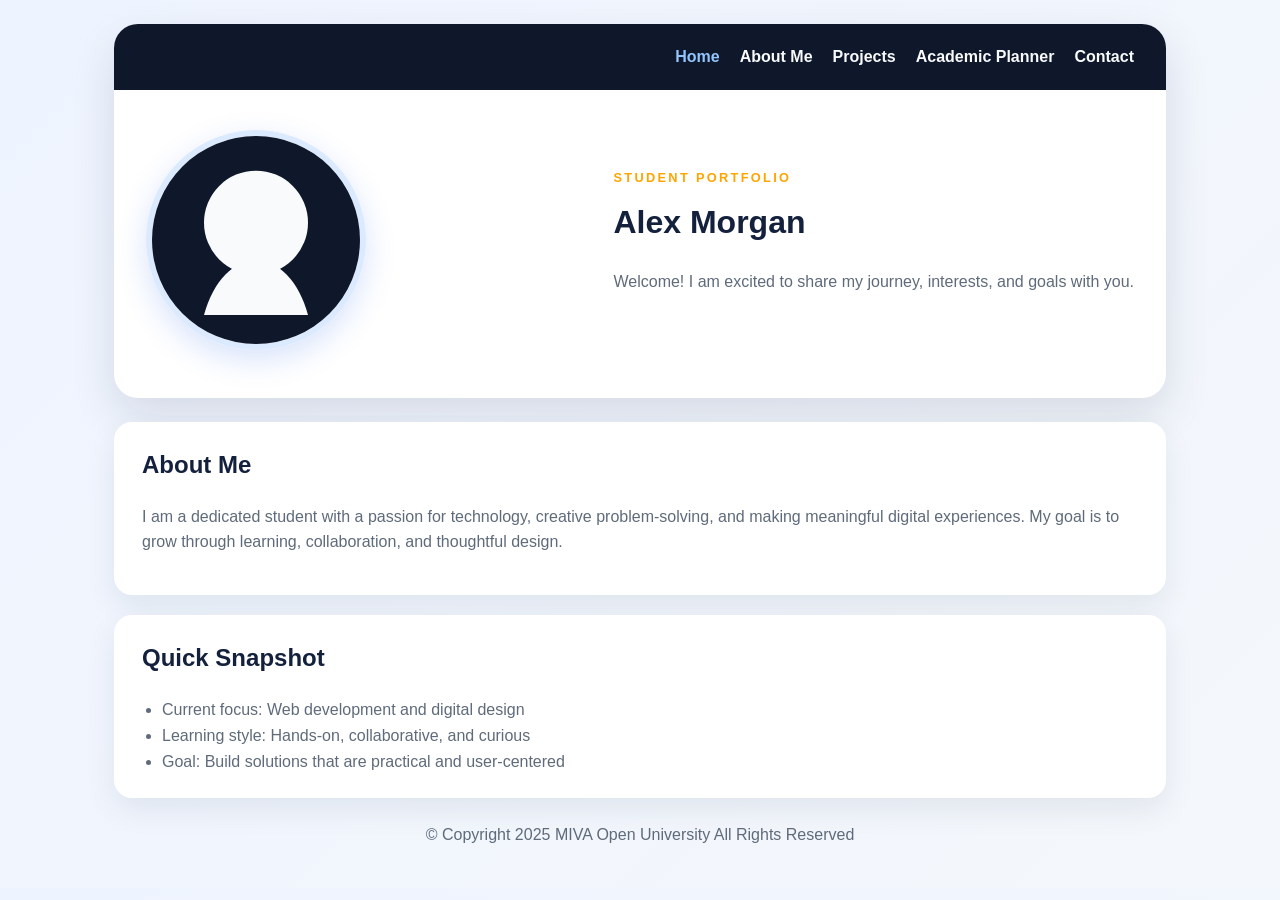
==== index.html @ 6d87a444 "first commit" ====
<!DOCTYPE html>
<html lang="en">
  <head>
    <meta charset="utf-8">
    <meta name="viewport" content="width=device-width, initial-scale=1">
    <title>Student Portfolio</title>
    <meta name="description" content="A professional student homepage with profile, welcome message, and biography.">
    <link rel="stylesheet" href="style/index.css">
  </head>
  <body>
    <div class="page">
      <header class="hero">
        <nav class="nav" aria-label="Primary navigation">
          <a href="index.html" class="active">Home</a>
          <a href="about.html">About Me</a>
          <a href="projects.html">Projects</a>
          <a href="planner.html">Academic Planner</a>
          <a href="contact.html">Contact</a>
        </nav>

        <div class="hero-content">
          <img
            class="profile-photo"
            src="data:image/svg+xml,%3Csvg xmlns='http://www.w3.org/2000/svg' width='360' height='360' viewBox='0 0 360 360'%3E%3Crect width='360' height='360' rx='40' fill='%230f172a'/%3E%3Ccircle cx='180' cy='150' r='90' fill='%23f8fafc'/%3E%3Cpath d='M90 310c16-60 52-95 90-95s74 35 90 95' fill='%23f8fafc'/%3E%3C/svg%3E"
            alt="Student portrait"
          >
          <div class="intro">
            <p class="eyebrow">Student Portfolio</p>
            <h1>Alex Morgan</h1>
            <p class="welcome">Welcome! I am excited to share my journey, interests, and goals with you.</p>
          </div>
        </div>
      </header>

      <main class="content-grid">
        <section class="card">
          <h2>About Me</h2>
          <p>
            I am a dedicated student with a passion for technology, creative problem-solving,
            and making meaningful digital experiences. My goal is to grow through learning,
            collaboration, and thoughtful design.
          </p>
        </section>

        <section class="card">
          <h2>Quick Snapshot</h2>
          <ul class="info-list">
            <li>Current focus: Web development and digital design</li>
            <li>Learning style: Hands-on, collaborative, and curious</li>
            <li>Goal: Build solutions that are practical and user-centered</li>
          </ul>
        </section>
      </main>

      <footer class="footer">
        <p>© Copyright 2025 MIVA Open University All Rights Reserved</p>
      </footer>
    </div>
  </body>
</html>
---- style/index.css ----
:root {
  color-scheme: light;
  font-family: "Segoe UI", Tahoma, Geneva, Verdana, sans-serif;
  line-height: 1.6;
  --bg: #f4f7fb;
  --card: #ffffff;
  --text: #14213d;
  --muted: #5f6b7a;
  --accent: orange;
  --accent-dark: #ff6b35;
}

* {
  box-sizing: border-box;
}

body {
  margin: 0;
  background: linear-gradient(135deg, #eef4ff 0%, var(--bg) 100%);
  color: var(--text);
}

.page {
  max-width: 1100px;
  margin: 0 auto;
  padding: 24px;
}

.hero {
  background: var(--card);
  border-radius: 24px;
  box-shadow: 0 18px 45px rgba(15, 33, 61, 0.12);
  overflow: hidden;
}

.nav {
  display: flex;
  justify-content: flex-end;
  gap: 20px;
  padding: 20px 32px;
  background: #0f172a;
}

.nav a {
  color: #f8fafc;
  text-decoration: none;
  font-weight: 600;
}

.nav a:hover,
.nav a.active {
  color: #93c5fd;
}

.hero-content {
  display: flex;
  align-items: center;
  justify-content: space-between;
  gap: 36px;
  padding: 40px 32px 48px;
}

.profile-photo {
  width: 220px;
  height: 220px;
  border-radius: 50%;
  object-fit: cover;
  border: 6px solid #dbeafe;
  box-shadow: 0 10px 30px rgba(37, 99, 235, 0.18);
}

.intro {
  max-width: 560px;
}

.eyebrow {
  margin: 0 0 8px;
  color: var(--accent);
  font-weight: 700;
  text-transform: uppercase;
  letter-spacing: 0.18em;
  font-size: 0.8rem;
}

h1,
h2,
h3 {
  margin-top: 0;
}

.welcome,
.card p,
.card li,
.footer,
.section-intro {
  color: var(--muted);
}

main {
  margin-top: 24px;
}

.content-grid {
  display: grid;
  gap: 20px;
}

.card {
  background: var(--card);
  border-radius: 18px;
  padding: 24px 28px;
  box-shadow: 0 12px 30px rgba(15, 33, 61, 0.08);
}

.info-list {
  padding-left: 20px;
  margin: 0;
}

.split-grid,
.project-grid {
  display: grid;
  grid-template-columns: repeat(2, minmax(0, 1fr));
  gap: 20px;
}

.project-card {
  background: var(--card);
  border-radius: 18px;
  overflow: hidden;
  box-shadow: 0 12px 30px rgba(15, 33, 61, 0.08);
}

.project-card img {
  width: 100%;
  height: 180px;
  object-fit: cover;
  display: block;
}

.project-card .project-content {
  padding: 18px 20px 20px;
}

.project-card a {
  color: var(--accent-dark);
  font-weight: 600;
  text-decoration: none;
}

.planner-form,
.contact-form {
  display: grid;
  gap: 12px;
}

.planner-form input,
.contact-form input,
.contact-form textarea {
  width: 100%;
  padding: 12px 14px;
  border: 1px solid #dce4f0;
  border-radius: 10px;
  font: inherit;
}

.contact-form button,
.planner-form button {
  border: none;
  border-radius: 10px;
  padding: 12px 16px;
  background: var(--accent-dark);
  color: white;
  font-weight: 700;
  cursor: pointer;
}

.task-list {
  list-style: none;
  padding: 0;
  margin: 16px 0 0;
  display: grid;
  gap: 10px;
}

.task-item {
  display: flex;
  align-items: center;
  justify-content: space-between;
  padding: 12px 14px;
  background: #f8fafc;
  border-radius: 10px;
}

.task-item.completed span {
  text-decoration: line-through;
  color: #64748b;
}

.task-actions button {
  margin-left: 8px;
  border: none;
  border-radius: 8px;
  padding: 6px 10px;
  cursor: pointer;
}

.task-actions .complete-btn {
  background: #dcfce7;
  color: #166534;
}

.task-actions .delete-btn {
  background: #fee2e2;
  color: #b91c1c;
}

.form-message {
  min-height: 1.2em;
  font-weight: 600;
}

.form-message.success {
  color: #166534;
}

.form-message.error {
  color: #b91c1c;
}

.footer {
  text-align: center;
  margin-top: 24px;
}

@media (max-width: 720px) {
  .page {
    padding: 14px;
  }

  .nav {
    justify-content: center;
    flex-wrap: wrap;
  }

  .hero-content {
    flex-direction: column;
    text-align: center;
  }

  .split-grid,
  .project-grid {
    grid-template-columns: 1fr;
  }
}
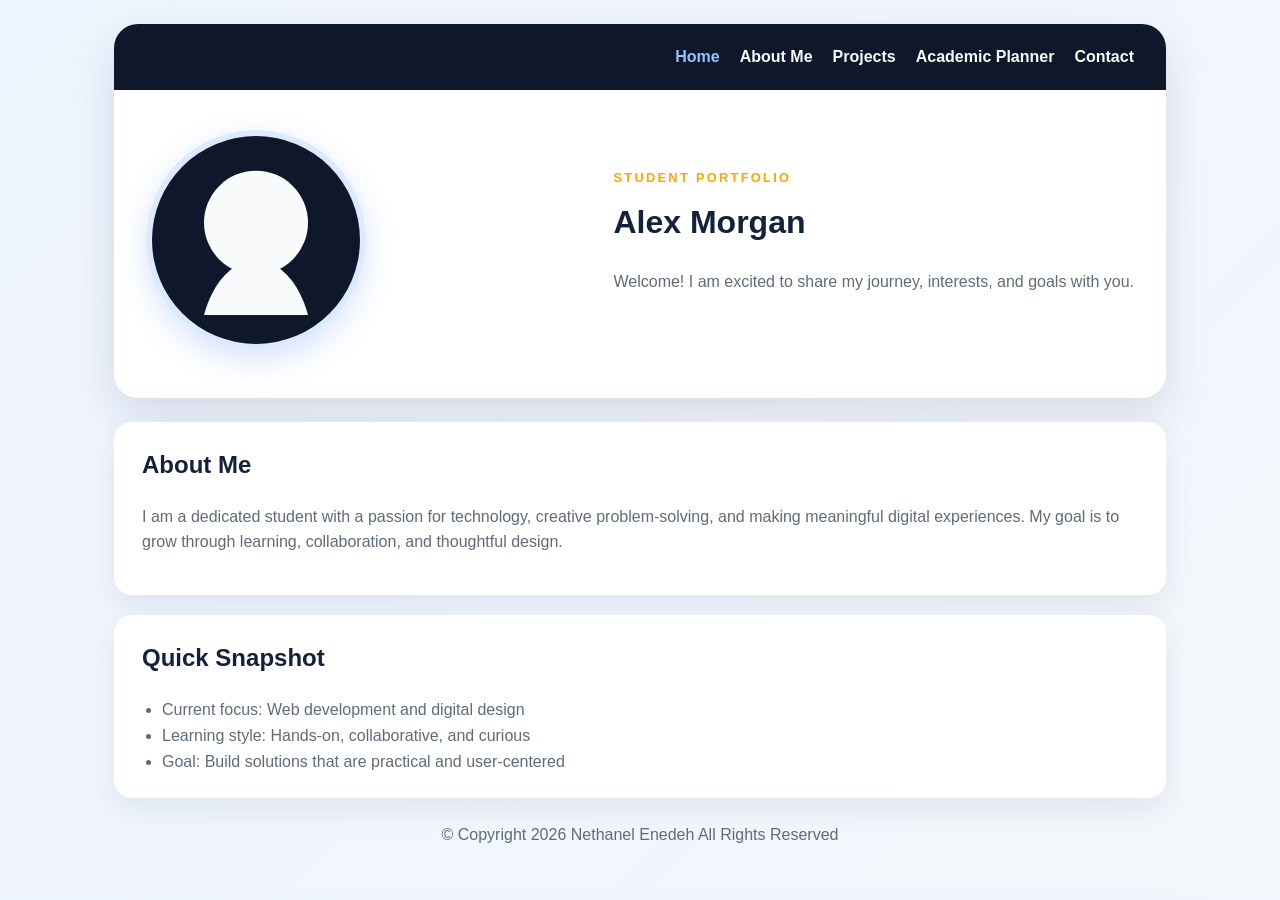
==== commit 7f420d45: "did some changes" ====
--- a/index.html
+++ b/index.html
@@ -53,7 +53,7 @@
       </main>
 
       <footer class="footer">
-        <p>© Copyright 2025 MIVA Open University All Rights Reserved</p>
+        <p>© Copyright 2026 Nethanel Enedeh All Rights Reserved</p>
       </footer>
     </div>
   </body>
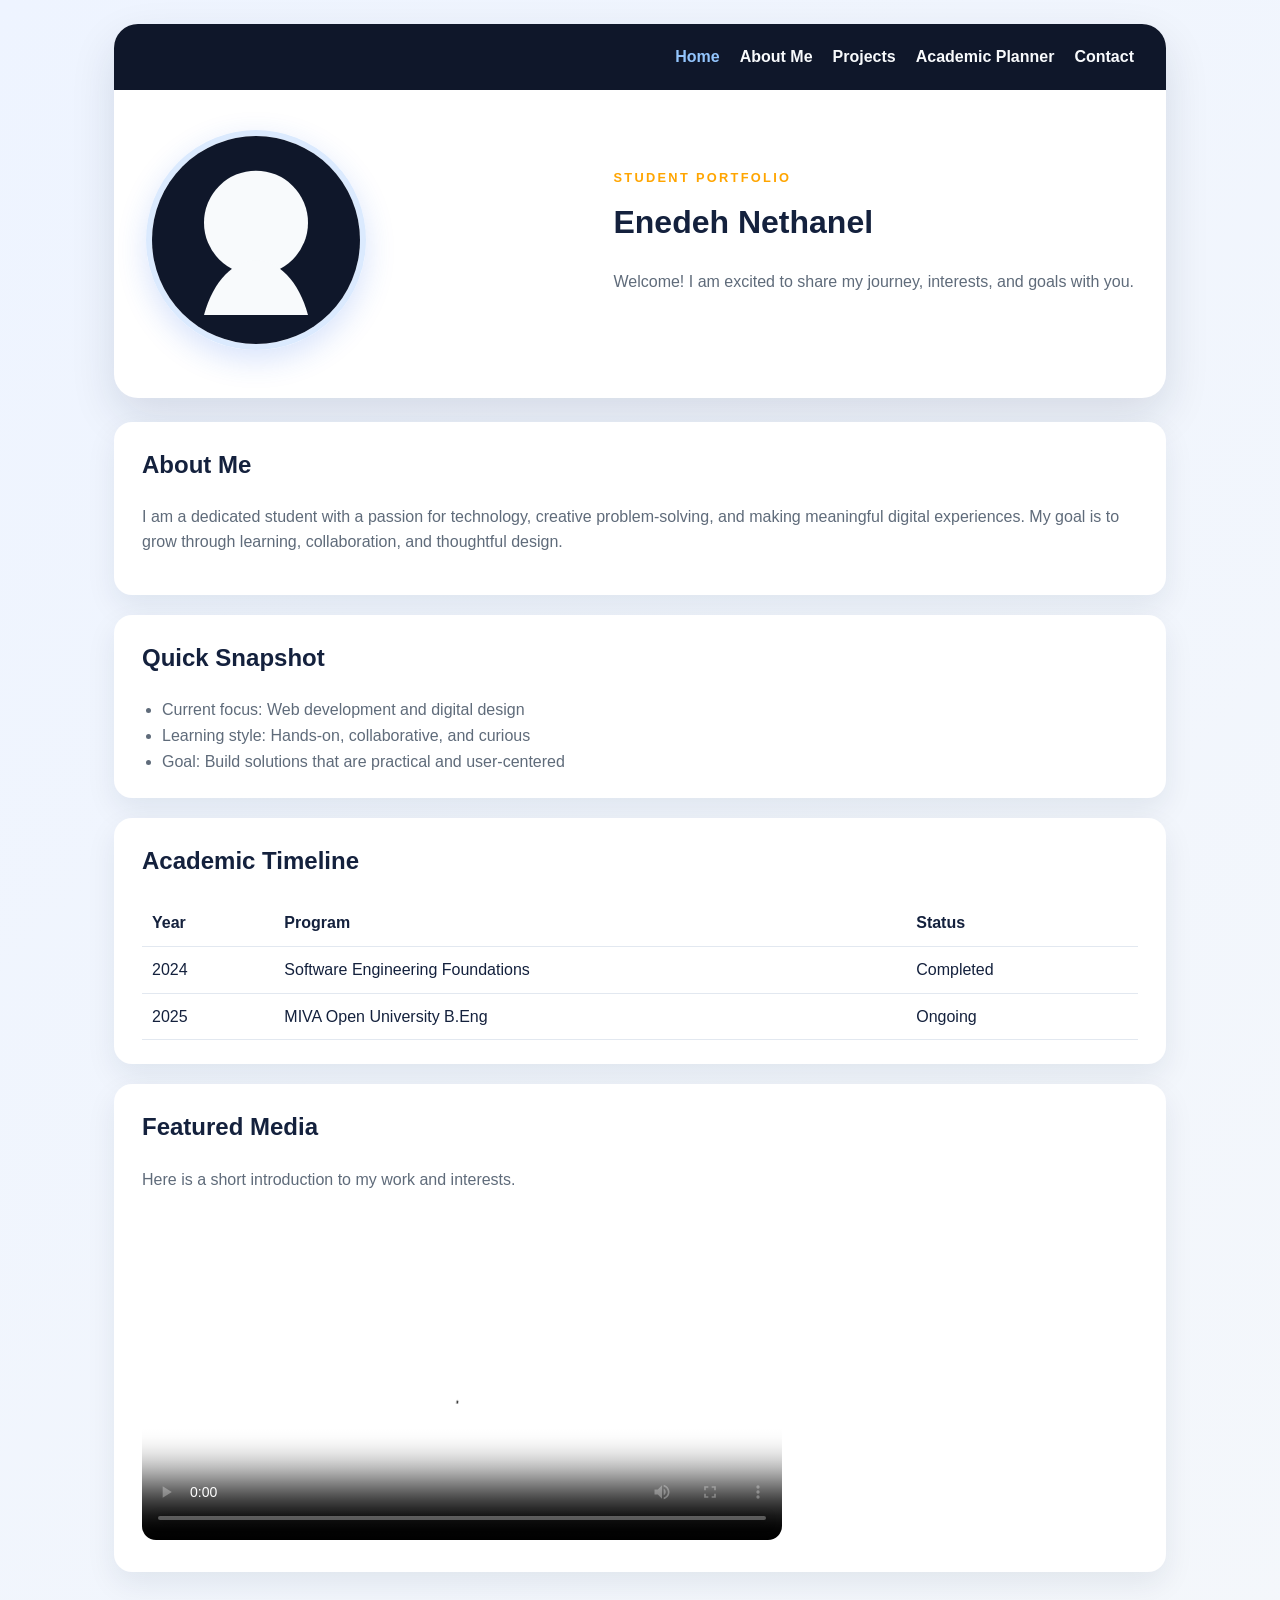
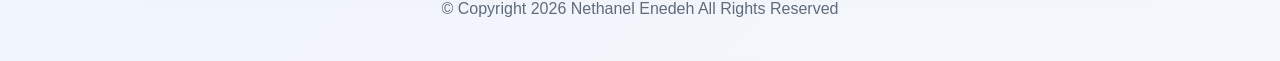
==== commit 7466c79a: "changed script from inline to external scripts and made some other changes" ====
--- a/index.html
+++ b/index.html
@@ -26,7 +26,7 @@
           >
           <div class="intro">
             <p class="eyebrow">Student Portfolio</p>
-            <h1>Alex Morgan</h1>
+            <h1>Enedeh Nethanel</h1>
             <p class="welcome">Welcome! I am excited to share my journey, interests, and goals with you.</p>
           </div>
         </div>
@@ -50,11 +50,46 @@
             <li>Goal: Build solutions that are practical and user-centered</li>
           </ul>
         </section>
+
+        <section class="card">
+          <h2>Academic Timeline</h2>
+          <table class="info-table">
+            <thead>
+              <tr>
+                <th>Year</th>
+                <th>Program</th>
+                <th>Status</th>
+              </tr>
+            </thead>
+            <tbody>
+              <tr>
+                <td>2024</td>
+                <td>Software Engineering Foundations</td>
+                <td>Completed</td>
+              </tr>
+              <tr>
+                <td>2025</td>
+                <td>MIVA Open University B.Eng</td>
+                <td>Ongoing</td>
+              </tr>
+            </tbody>
+          </table>
+        </section>
+
+        <section class="card">
+          <h2>Featured Media</h2>
+          <p>Here is a short introduction to my work and interests.</p>
+          <video controls poster="https://images.unsplash.com/photo-1516321318423-f06f85e504b3?auto=format&fit=crop&w=900&q=80" class="media-video">
+            <source src="https://www.w3schools.com/html/mov_bbb.mp4" type="video/mp4">
+            Your browser does not support the video tag.
+          </video>
+        </section>
       </main>
 
       <footer class="footer">
         <p>© Copyright 2026 Nethanel Enedeh All Rights Reserved</p>
       </footer>
     </div>
+    <script src="script.js"></script>
   </body>
 </html>
--- a/style/index.css
+++ b/style/index.css
@@ -50,6 +50,7 @@
 .nav a:hover,
 .nav a.active {
   color: #93c5fd;
+  transition: color 0.3s ease;
 }
 
 .hero-content {
@@ -146,6 +147,12 @@
   color: var(--accent-dark);
   font-weight: 600;
   text-decoration: none;
+  transition: transform 0.3s ease, color 0.3s ease;
+}
+
+.project-card a:hover {
+  color: #0f3d9f;
+  transform: translateX(3px);
 }
 
 .planner-form,
@@ -228,6 +235,26 @@
   color: #b91c1c;
 }
 
+.info-table {
+  width: 100%;
+  border-collapse: collapse;
+  margin-top: 10px;
+}
+
+.info-table th,
+.info-table td {
+  padding: 10px;
+  border-bottom: 1px solid #e2e8f0;
+  text-align: left;
+}
+
+.media-video {
+  width: 100%;
+  max-width: 640px;
+  border-radius: 14px;
+  margin-top: 12px;
+}
+
 .footer {
   text-align: center;
   margin-top: 24px;
@@ -248,6 +275,12 @@
     text-align: center;
   }
 
+  .task-item {
+    flex-direction: column;
+    align-items: flex-start;
+    gap: 8px;
+  }
+
   .split-grid,
   .project-grid {
     grid-template-columns: 1fr;
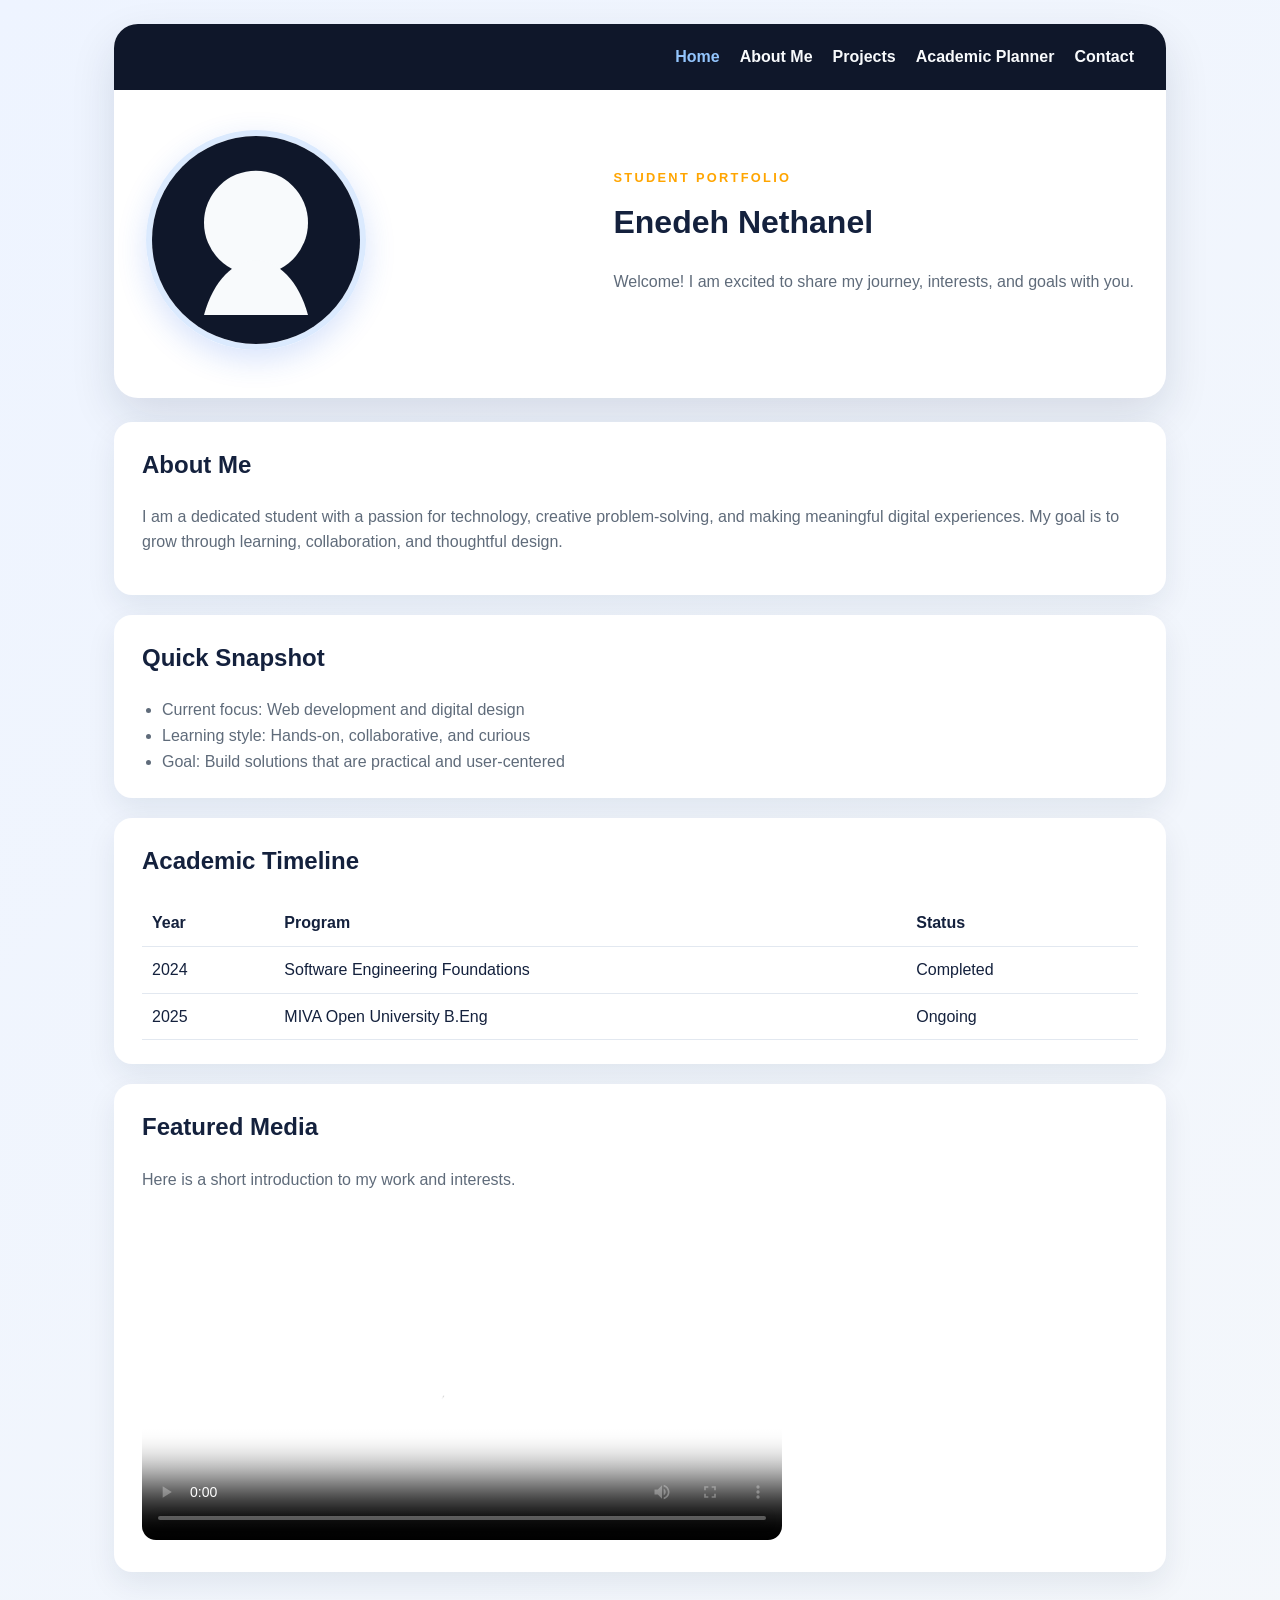
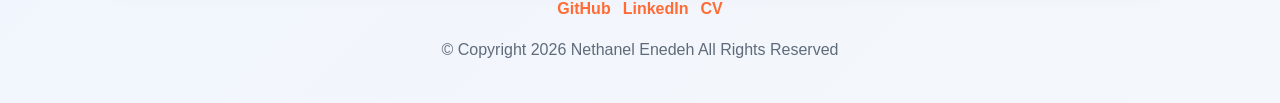
==== commit 4a70157e: "added footer links and made some other changes" ====
--- a/index.html
+++ b/index.html
@@ -4,7 +4,7 @@
     <meta charset="utf-8">
     <meta name="viewport" content="width=device-width, initial-scale=1">
     <title>Student Portfolio</title>
-    <meta name="description" content="A professional student homepage with profile, welcome message, and biography.">
+    <meta name="description" content="A professional student homepage with profile.">
     <link rel="stylesheet" href="style/index.css">
   </head>
   <body>
@@ -87,6 +87,11 @@
       </main>
 
       <footer class="footer">
+        <div class="social-links" aria-label="Social links">
+          <a href="https://github.com/neth1122" target="_blank" rel="noreferrer">GitHub</a>
+          <a href="https://www.linkedin.com/in/nethanel-enedeh-19231a314/" target="_blank" rel="noreferrer">LinkedIn</a>
+          <a href="Enedeh_Nethanel_CV.pdf" target="_blank" rel="noreferrer">CV</a>
+        </div>
         <p>© Copyright 2026 Nethanel Enedeh All Rights Reserved</p>
       </footer>
     </div>
--- a/style/index.css
+++ b/style/index.css
@@ -255,6 +255,25 @@
   margin-top: 12px;
 }
 
+.social-links {
+  display: flex;
+  justify-content: center;
+  flex-wrap: wrap;
+  gap: 12px;
+  margin-bottom: 10px;
+}
+
+.social-links a {
+  color: var(--accent-dark);
+  font-weight: 700;
+  text-decoration: none;
+  transition: color 0.3s ease;
+}
+
+.social-links a:hover {
+  color: #0f3d9f;
+}
+
 .footer {
   text-align: center;
   margin-top: 24px;
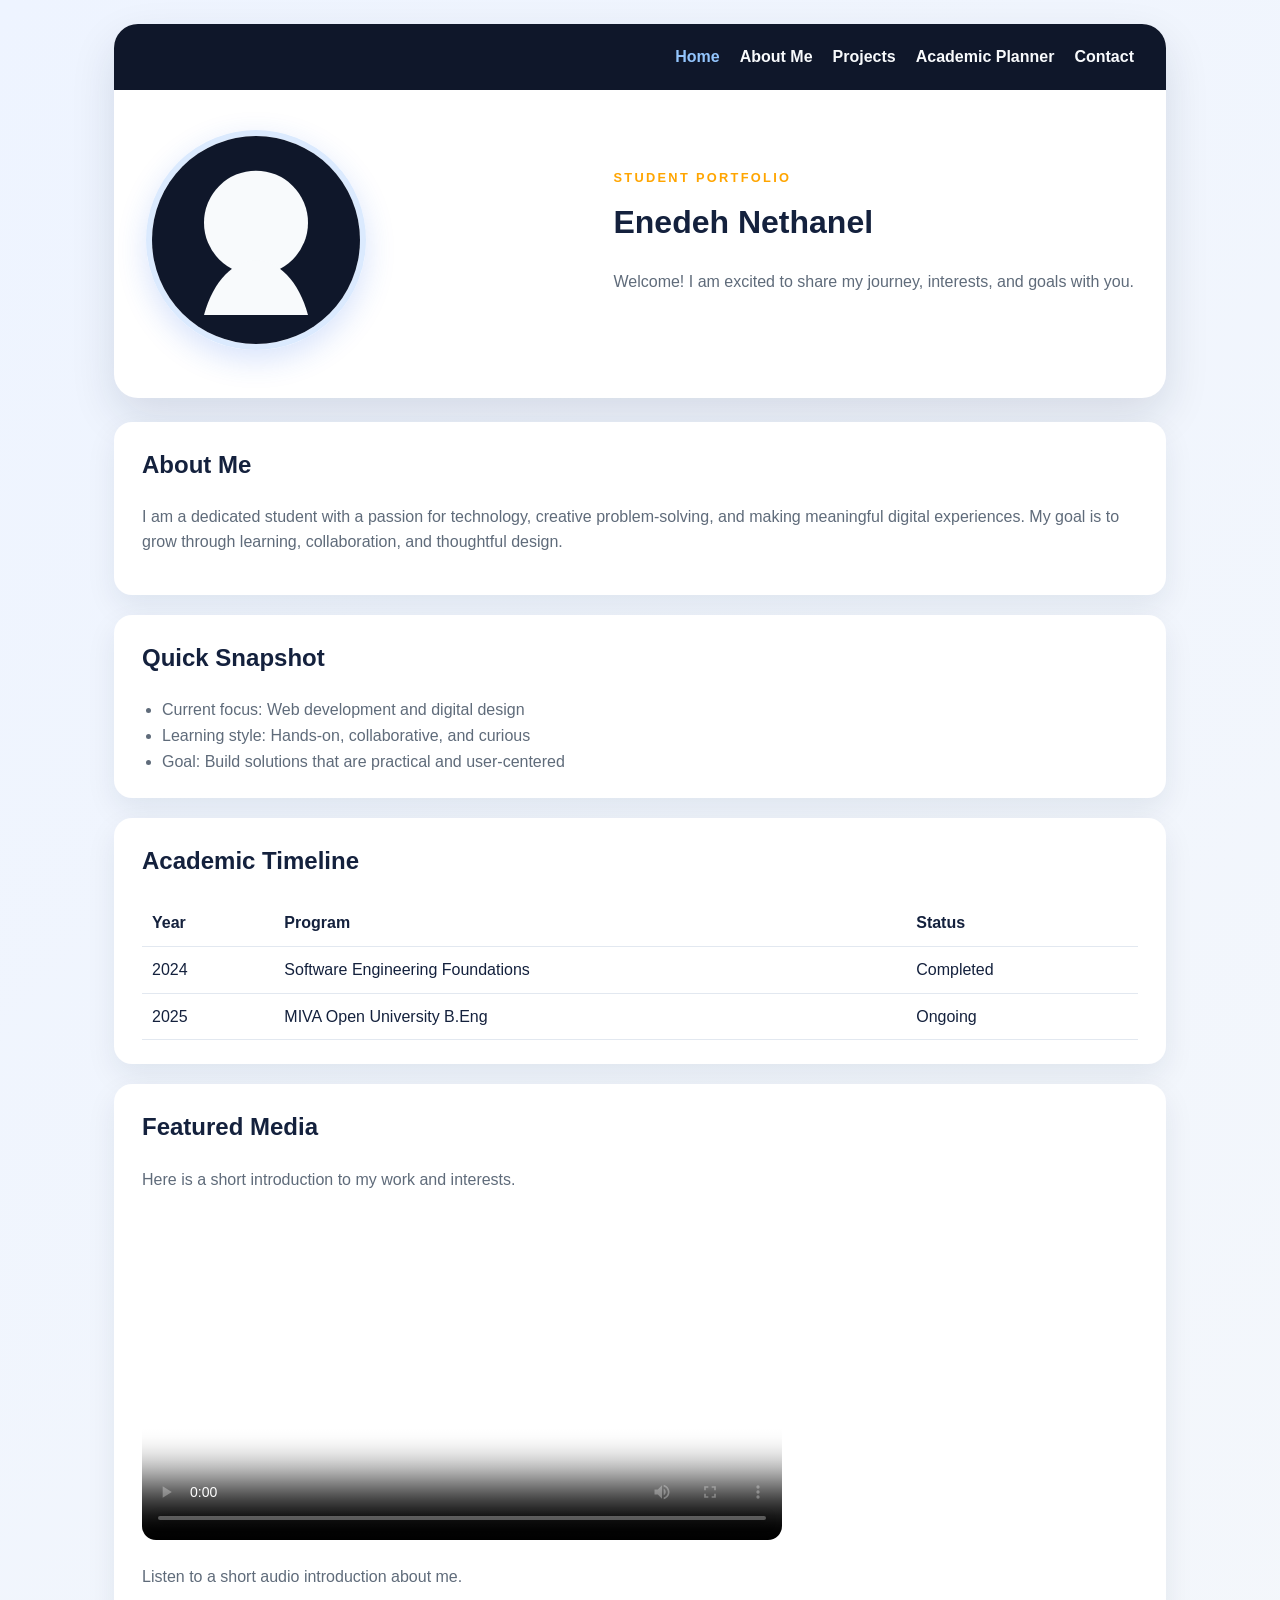
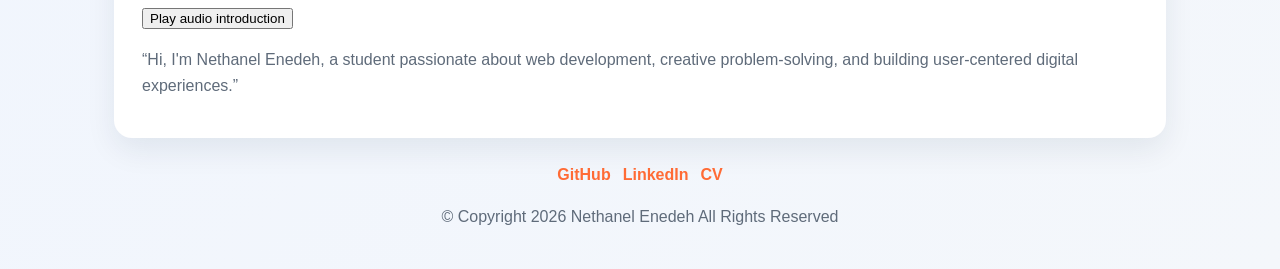
==== commit 32d46a0d: "changes" ====
--- a/index.html
+++ b/index.html
@@ -79,10 +79,15 @@
         <section class="card">
           <h2>Featured Media</h2>
           <p>Here is a short introduction to my work and interests.</p>
-          <video controls poster="https://images.unsplash.com/photo-1516321318423-f06f85e504b3?auto=format&fit=crop&w=900&q=80" class="media-video">
-            <source src="https://www.w3schools.com/html/mov_bbb.mp4" type="video/mp4">
+          <video controls loop poster="https://images.unsplash.com/photo-1516321318423-f06f85e504b3?auto=format&fit=crop&w=900&q=80" class="media-video">
+            <source src="assets/mixkit-a-software-developer-working-and-drinking-coffee-1749-hd-ready.mp4"  type="video/mp4">
             Your browser does not support the video tag.
           </video>
+          <div class="media-audio">
+            <p class="audio-caption">Listen to a short audio introduction about me.</p>
+            <button id="introAudioButton" type="button">Play audio introduction</button>
+            <p class="audio-transcript">“Hi, I'm Nethanel Enedeh, a student passionate about web development, creative problem-solving, and building user-centered digital experiences.”</p>
+          </div>
         </section>
       </main>
 
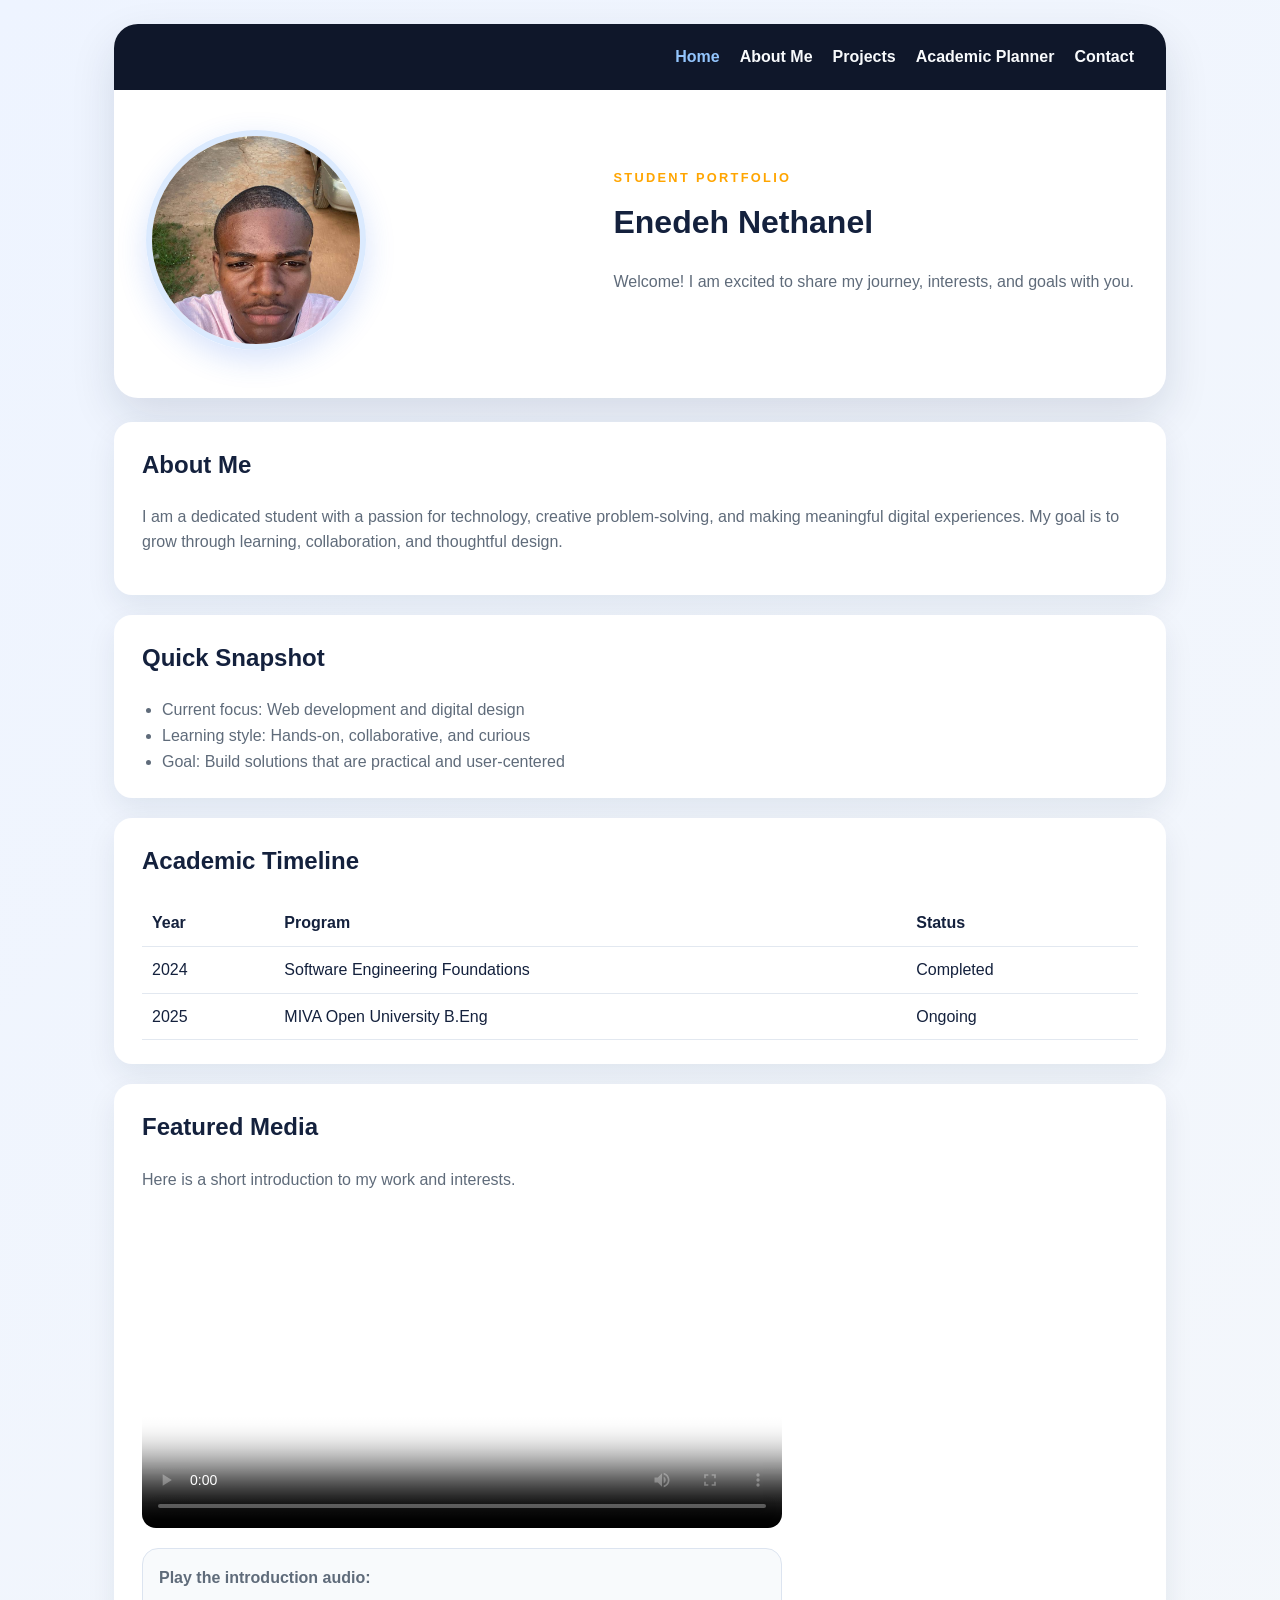
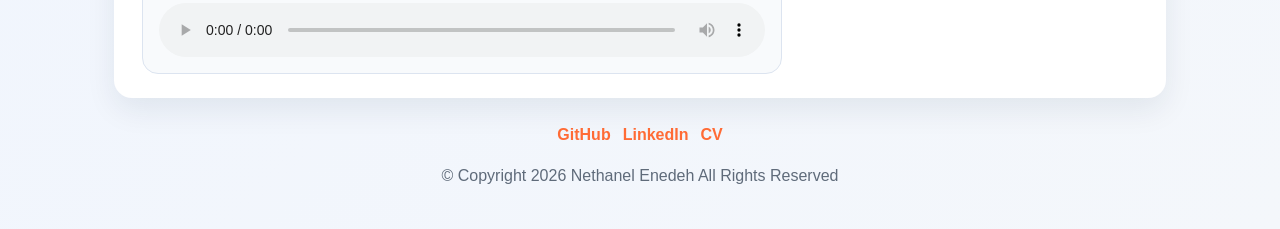
==== commit c57b0804: "final changes" ====
--- a/index.html
+++ b/index.html
@@ -21,7 +21,7 @@
         <div class="hero-content">
           <img
             class="profile-photo"
-            src="data:image/svg+xml,%3Csvg xmlns='http://www.w3.org/2000/svg' width='360' height='360' viewBox='0 0 360 360'%3E%3Crect width='360' height='360' rx='40' fill='%230f172a'/%3E%3Ccircle cx='180' cy='150' r='90' fill='%23f8fafc'/%3E%3Cpath d='M90 310c16-60 52-95 90-95s74 35 90 95' fill='%23f8fafc'/%3E%3C/svg%3E"
+            src="assets/profile.jpg"
             alt="Student portrait"
           >
           <div class="intro">
@@ -79,14 +79,18 @@
         <section class="card">
           <h2>Featured Media</h2>
           <p>Here is a short introduction to my work and interests.</p>
-          <video controls loop poster="https://images.unsplash.com/photo-1516321318423-f06f85e504b3?auto=format&fit=crop&w=900&q=80" class="media-video">
-            <source src="assets/mixkit-a-software-developer-working-and-drinking-coffee-1749-hd-ready.mp4"  type="video/mp4">
-            Your browser does not support the video tag.
-          </video>
-          <div class="media-audio">
-            <p class="audio-caption">Listen to a short audio introduction about me.</p>
-            <button id="introAudioButton" type="button">Play audio introduction</button>
-            <p class="audio-transcript">“Hi, I'm Nethanel Enedeh, a student passionate about web development, creative problem-solving, and building user-centered digital experiences.”</p>
+          <div class="media-section">
+            <video controls loop poster="https://images.unsplash.com/photo-1516321318423-f06f85e504b3?auto=format&fit=crop&w=900&q=80" class="media-video">
+              <source src="assets/mixkit-a-software-developer-working-and-drinking-coffee-1749-hd-ready.mp4" type="video/mp4">
+              Your browser does not support the video tag.
+            </video>
+            <div class="media-audio-player">
+              <p class="audio-caption">Play the introduction audio:</p>
+              <audio controls>
+                <source src="assets/intro.mp3" type="audio/mpeg">
+                Your browser does not support the audio element.
+              </audio>
+            </div>
           </div>
         </section>
       </main>
--- a/style/index.css
+++ b/style/index.css
@@ -74,6 +74,7 @@
   max-width: 560px;
 }
 
+
 .eyebrow {
   margin: 0 0 8px;
   color: var(--accent);
@@ -248,11 +249,38 @@
   text-align: left;
 }
 
+.media-section {
+  display: grid;
+  gap: 20px;
+  margin-top: 12px;
+}
+
 .media-video {
   width: 100%;
   max-width: 640px;
   border-radius: 14px;
-  margin-top: 12px;
+}
+
+.media-audio-player {
+  display: flex;
+  flex-direction: column;
+  gap: 12px;
+  max-width: 640px;
+  background: #f8fafc;
+  border: 1px solid #dce4f0;
+  border-radius: 16px;
+  padding: 16px;
+}
+
+.media-audio-player .audio-caption {
+  margin: 0;
+  color: var(--muted);
+  font-weight: 600;
+}
+
+.media-audio-player audio {
+  width: 100%;
+  outline: none;
 }
 
 .social-links {
